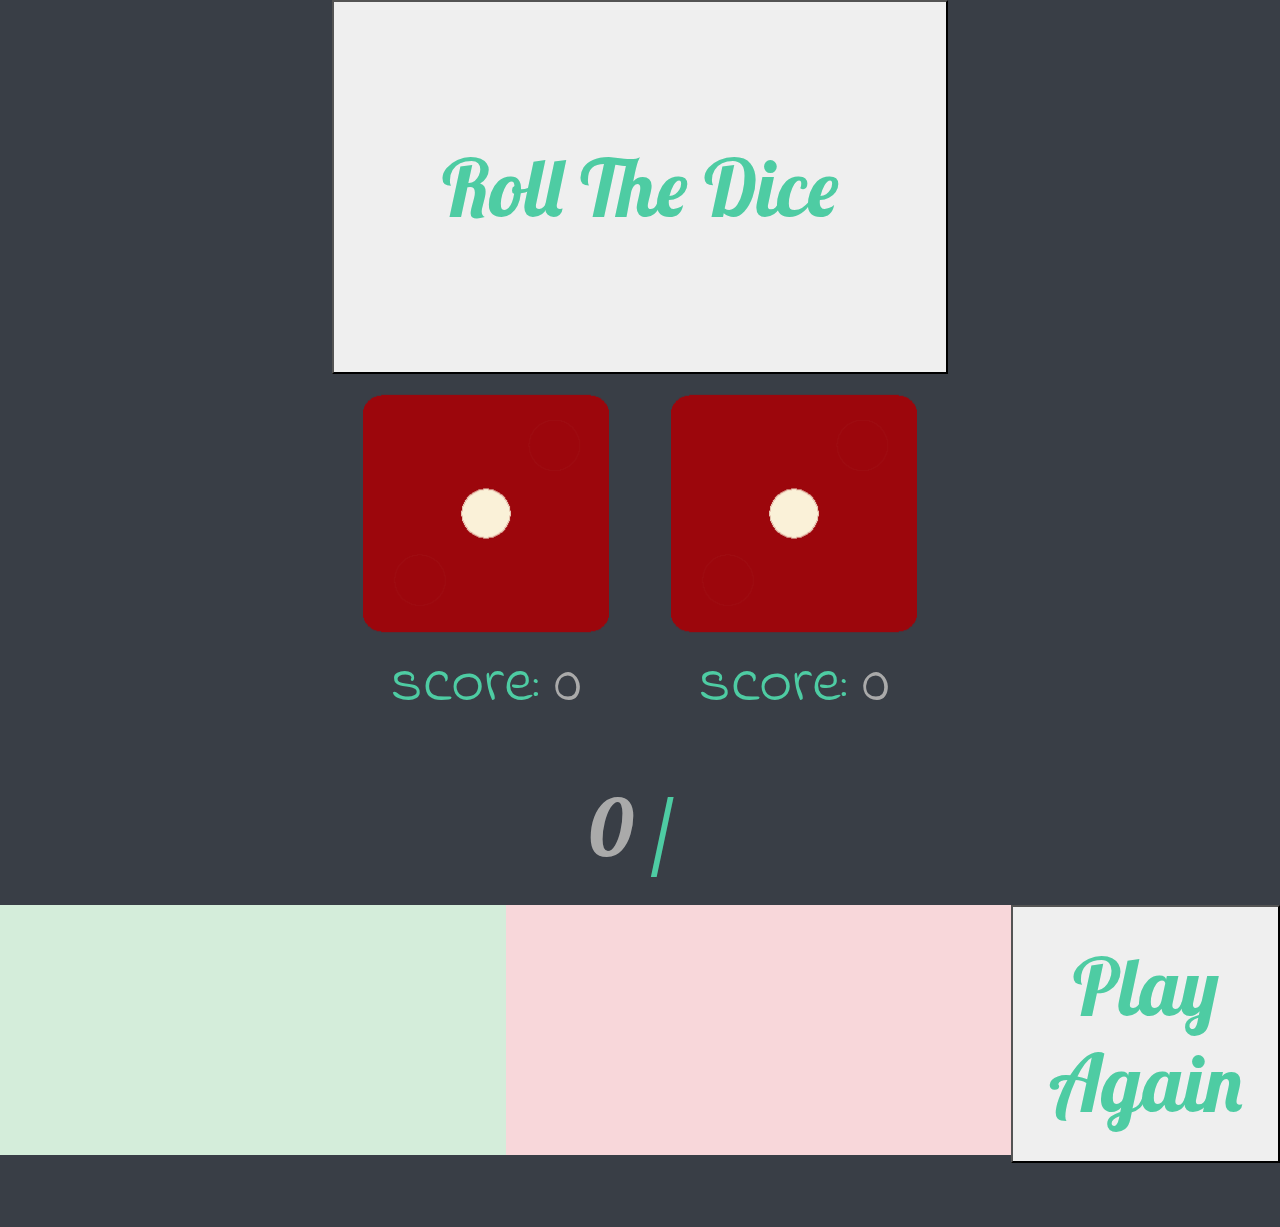
==== index.html @ 93522448 "rename the dicee.html file to index.html" ====
<!DOCTYPE html>
<html lang="en" dir="ltr">
  <head>
    <meta charset="utf-8">
    <title>Dicee</title>
    <link href="https://cdn.jsdelivr.net/npm/bootstrap@5.3.2/dist/css/bootstrap.min.css" rel="stylesheet" >
    <link rel="stylesheet" href="styles.css">
    <link href="https://fonts.googleapis.com/css?family=Indie+Flower|Lobster" rel="stylesheet">

  </head>
  <body>

    <div class="container">
      <button id="refresh">
        <h1>Roll The Dice</h1>
      </button>

      <div class="dice">
        <p id="Playern1">Player 1</p>
        <img id="d1" class="img1" src="images/dice1.png">
        <p>score: <label id="countlabel1" for="countlabel1">0</label></p>
      </div>

      <div class="dice">
        <p id="Playern2">Player 2</p>
        <img id="d2" class="img2" src="images/dice1.png">
        <p>score: <label id="countlabel2" for="countlabel2">0</label></p>
      </div>
    </div>
    <h1><label id="AcR" for="cont">0</label> / <label id="NOfR" for="cont"></label></h1>
    <div class="c">
    <div id="alert1" class="custom-alert custom-alert-success">
    </div>
    <div id="alert2" class="custom-alert custom-alert-danger">
    </div>
   
    <button id="reset">
    <h1>Play Again</h1>
    </button>
    </div>
    <script src="dice.js"></script>

  </body>

  <footer> 
  </footer>
</html>
---- styles.css ----
.container {
  width: 50%;
  text-align: center;
  display:grid;
  justify-content: center;
  grid-template-columns: 1fr 1fr ;
  grid-template-rows: 1fr 1fr ;
}
#refresh{
grid-column-start: 1;
grid-column-end: -1;
grid-row-end: 2;
}
#reset{
grid-column-start: 2;
grid-column-end: -1;
grid-row-end: 2;
}
.c{
  display:flex;
  justify-content: center;
}

.dice {
  text-align: center;
  display: inline-block;

}
label{
  color: rgb(170, 170, 170);
}

body {
  background-color: #393E46
}

h1 {
  margin: 30px;
  font-family: 'Lobster', cursive;
  text-shadow: 5px  #232931;
  font-size: 5rem;
  color: #4ECCA3;
}

p {
  font-size: 4rem;
  color: #4ECCA3;
  font-family: 'Indie Flower', cursive;
}

img {
  width: 80%;
}

footer {
  margin-top: 5%;
  text-align: center;
  font-family: 'Indie Flower', cursive;

}
.custom-alert-success {
  color: #155724;
  background-color: #d4edda;
  border-color: #c3e6cb;
  text-align: center;
  width: 1000px;
  height: 250px;
  display: inline-block;
  font-size: 5rem;
}
.custom-alert-danger {
  color: #721c24;
  background-color: #f8d7da;
  border-color: #f5c6cb;
  text-align: center;
  width: 1000px;
  height: 250px;
  display: inline-block;
  font-size: 5rem;

}
h1{
  text-align: center;
}
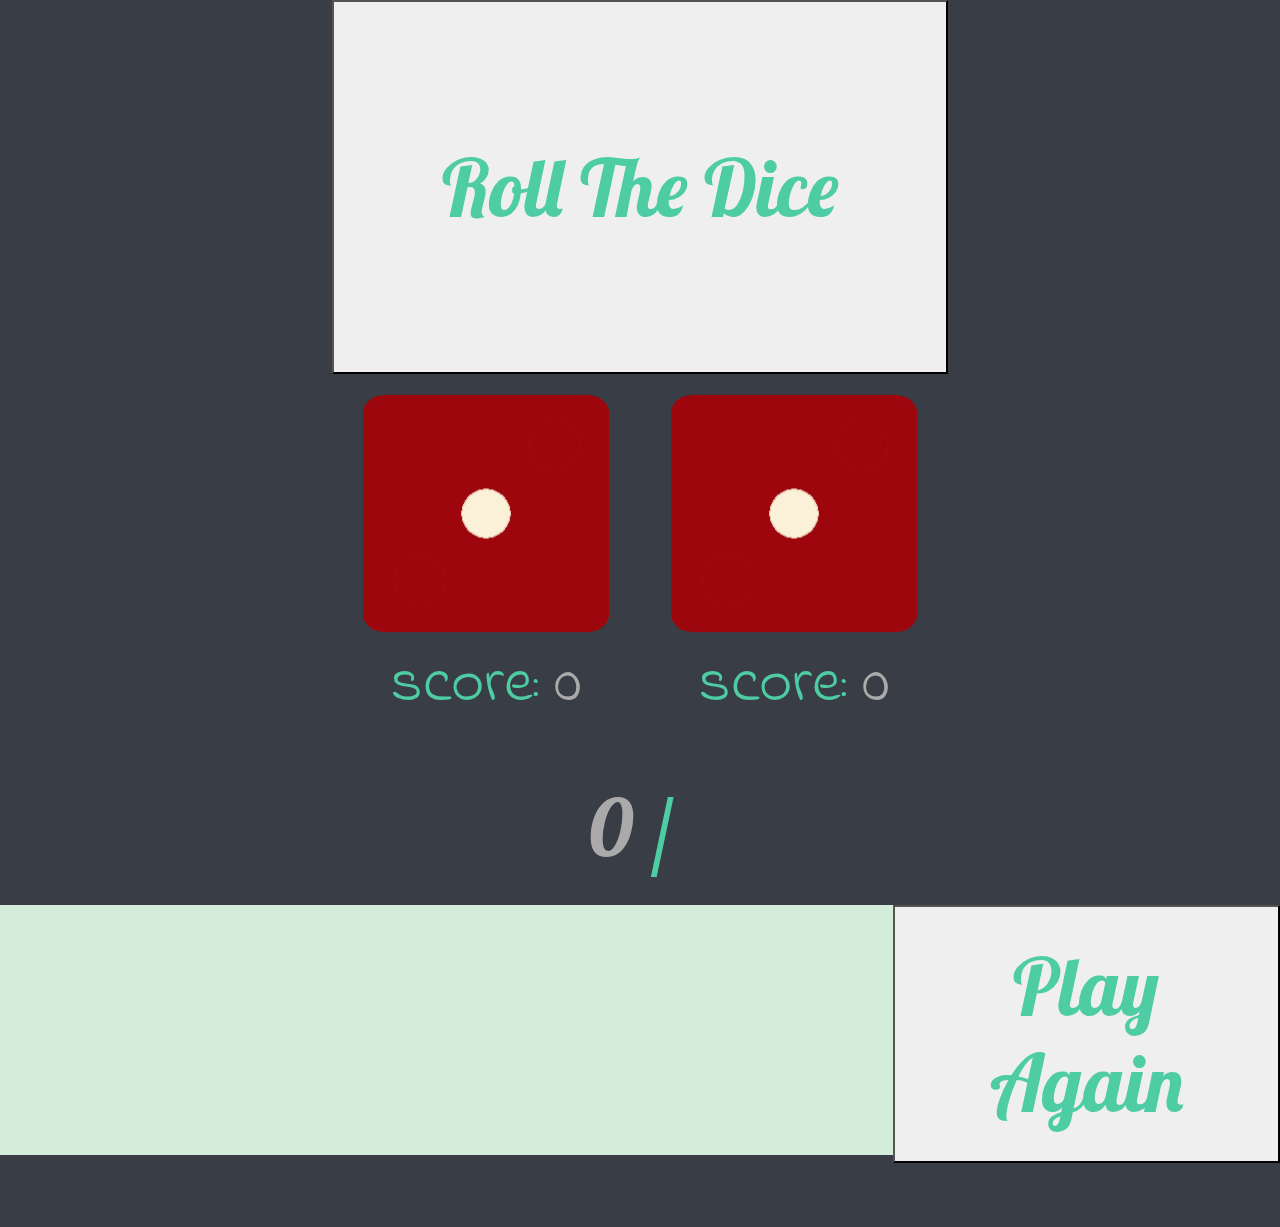
==== commit e5e2a30d: "delete alert" ====
--- a/index.html
+++ b/index.html
@@ -31,8 +31,6 @@
     <div class="c">
     <div id="alert1" class="custom-alert custom-alert-success">
     </div>
-    <div id="alert2" class="custom-alert custom-alert-danger">
-    </div>
    
     <button id="reset">
     <h1>Play Again</h1>
--- a/styles.css
+++ b/styles.css
@@ -68,17 +68,9 @@
   display: inline-block;
   font-size: 5rem;
 }
-.custom-alert-danger {
-  color: #721c24;
-  background-color: #f8d7da;
-  border-color: #f5c6cb;
-  text-align: center;
-  width: 1000px;
-  height: 250px;
-  display: inline-block;
-  font-size: 5rem;
 
-}
+
+
 h1{
   text-align: center;
 }
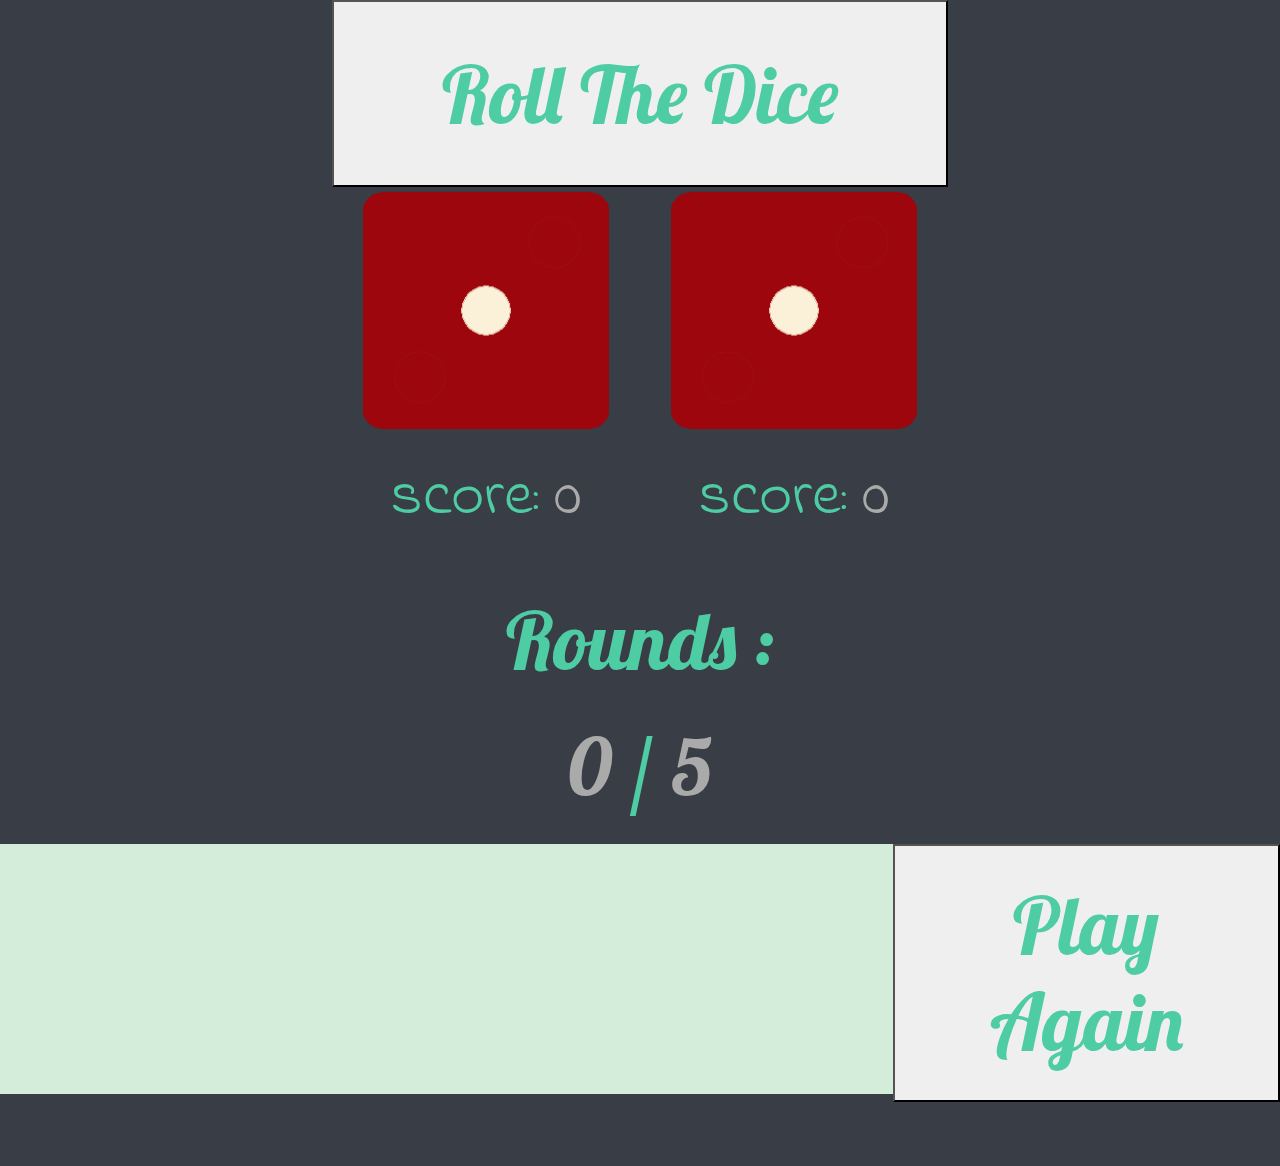
==== commit cabaf3c1: "fix play again" ====
--- a/index.html
+++ b/index.html
@@ -11,33 +11,33 @@
   <body>
 
     <div class="container">
-      <button id="refresh">
+      <button id="refresh" class="roll-dice">
         <h1>Roll The Dice</h1>
       </button>
 
       <div class="dice">
+        <img id="d1" class="img1" src="images/dice1.png">
         <p id="Playern1">Player 1</p>
-        <img id="d1" class="img1" src="images/dice1.png">
         <p>score: <label id="countlabel1" for="countlabel1">0</label></p>
       </div>
 
       <div class="dice">
+        <img id="d2" class="img2" src="images/dice1.png">
         <p id="Playern2">Player 2</p>
-        <img id="d2" class="img2" src="images/dice1.png">
         <p>score: <label id="countlabel2" for="countlabel2">0</label></p>
       </div>
     </div>
+    <h1>Rounds :</h1>
     <h1><label id="AcR" for="cont">0</label> / <label id="NOfR" for="cont"></label></h1>
     <div class="c">
     <div id="alert1" class="custom-alert custom-alert-success">
-    </div>
-   
+    </div>   
     <button id="reset">
-    <h1>Play Again</h1>
+      <h1>Play Again</h1>
     </button>
     </div>
+
     <script src="dice.js"></script>
-
   </body>
 
   <footer> 
--- a/styles.css
+++ b/styles.css
@@ -4,18 +4,14 @@
   display:grid;
   justify-content: center;
   grid-template-columns: 1fr 1fr ;
-  grid-template-rows: 1fr 1fr ;
+  grid-template-rows: 1fr 2fr ;
 }
-#refresh{
-grid-column-start: 1;
-grid-column-end: -1;
-grid-row-end: 2;
+.roll-dice{
+  grid-column-start: 1;
+  grid-column-end: -1;
+  grid-row-end: 2;
 }
-#reset{
-grid-column-start: 2;
-grid-column-end: -1;
-grid-row-end: 2;
-}
+
 .c{
   display:flex;
   justify-content: center;
@@ -70,7 +66,6 @@
 }
 
 
-
 h1{
   text-align: center;
 }
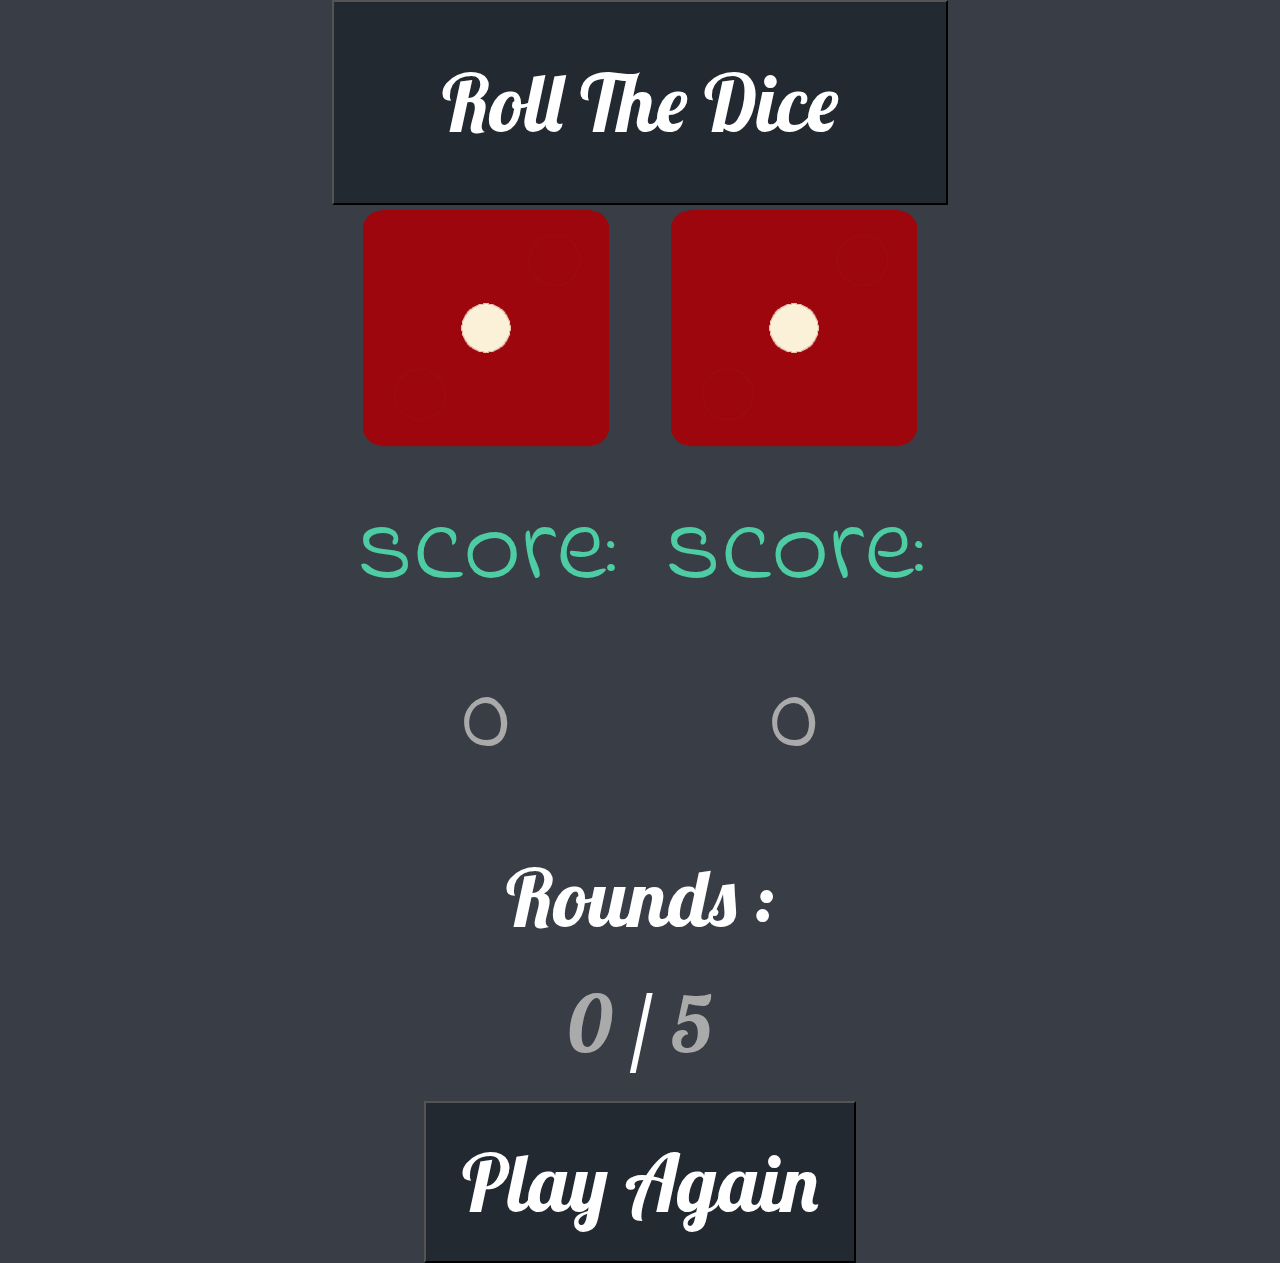
==== commit bafb6535: "refactorat" ====
--- a/index.html
+++ b/index.html
@@ -1,45 +1,46 @@
 <!DOCTYPE html>
 <html lang="en" dir="ltr">
-  <head>
-    <meta charset="utf-8">
-    <title>Dicee</title>
-    <link href="https://cdn.jsdelivr.net/npm/bootstrap@5.3.2/dist/css/bootstrap.min.css" rel="stylesheet" >
-    <link rel="stylesheet" href="styles.css">
-    <link href="https://fonts.googleapis.com/css?family=Indie+Flower|Lobster" rel="stylesheet">
+<head>
+  <meta charset="utf-8">
+  <title>Dicee</title>
+  <link href="https://cdn.jsdelivr.net/npm/bootstrap@5.3.2/dist/css/bootstrap.min.css" rel="stylesheet">
+  <link rel="stylesheet" href="styles.css">
+  <link href="https://fonts.googleapis.com/css?family=Indie+Flower|Lobster" rel="stylesheet">
+</head>
+<body>
 
-  </head>
-  <body>
+  <div class="container">
+    <button id="refresh" class="roll-dice">
+      <h1>Roll The Dice</h1>
+    </button>
 
-    <div class="container">
-      <button id="refresh" class="roll-dice">
-        <h1>Roll The Dice</h1>
-      </button>
+    <div class="dice" id="player1">
+      <img id="d1" class="img1" src="images/dice1.png">
+      <p id="Playern1">Player 1</p>
+      <p>score: <label id="countlabel1" for="countlabel1">0</label></p>
+    </div>
 
-      <div class="dice">
-        <img id="d1" class="img1" src="images/dice1.png">
-        <p id="Playern1">Player 1</p>
-        <p>score: <label id="countlabel1" for="countlabel1">0</label></p>
-      </div>
-
-      <div class="dice">
-        <img id="d2" class="img2" src="images/dice1.png">
-        <p id="Playern2">Player 2</p>
-        <p>score: <label id="countlabel2" for="countlabel2">0</label></p>
-      </div>
+    <div class="dice" id="player2">
+      <img id="d2" class="img2" src="images/dice1.png">
+      <p id="Playern2">Player 2</p>
+      <p>score: <label id="countlabel2" for="countlabel2">0</label></p>
     </div>
-    <h1>Rounds :</h1>
-    <h1><label id="AcR" for="cont">0</label> / <label id="NOfR" for="cont"></label></h1>
-    <div class="c">
+  </div>
+  <div class="c">
     <div id="alert1" class="custom-alert custom-alert-success">
-    </div>   
+    </div>
+  </div> 
+  <h1>Rounds :</h1>
+  <h1><label id="AcR" for="cont">0</label> / <label id="NOfR" for="cont"></label></h1>
+   <div class="c">
     <button id="reset">
       <h1>Play Again</h1>
     </button>
-    </div>
-
-    <script src="dice.js"></script>
-  </body>
-
-  <footer> 
-  </footer>
+  </div>
+  
+   
+  <script src="dice.js"></script>
+</body>
+<footer>
+</footer>
 </html>
--- a/styles.css
+++ b/styles.css
@@ -4,7 +4,7 @@
   display:grid;
   justify-content: center;
   grid-template-columns: 1fr 1fr ;
-  grid-template-rows: 1fr 2fr ;
+  grid-template-rows: 1fr 3fr ;
 }
 .roll-dice{
   grid-column-start: 1;
@@ -35,11 +35,12 @@
   font-family: 'Lobster', cursive;
   text-shadow: 5px  #232931;
   font-size: 5rem;
-  color: #4ECCA3;
+  color: #fff;
+  text-align: center;
 }
 
 p {
-  font-size: 4rem;
+  font-size: 7rem;
   color: #4ECCA3;
   font-family: 'Indie Flower', cursive;
 }
@@ -48,24 +49,17 @@
   width: 80%;
 }
 
-footer {
-  margin-top: 5%;
+.custom-alert-success {
+  color: #fff;
+  background-color: #a1a19f ;
+  border-color: #477853;
   text-align: center;
-  font-family: 'Indie Flower', cursive;
-
-}
-.custom-alert-success {
-  color: #155724;
-  background-color: #d4edda;
-  border-color: #c3e6cb;
-  text-align: center;
-  width: 1000px;
-  height: 250px;
-  display: inline-block;
   font-size: 5rem;
+  padding-left: 100px;
+  padding-right: 100px;
 }
 
+button{
+  background-color: #232931;
+}
 
-h1{
-  text-align: center;
-}
